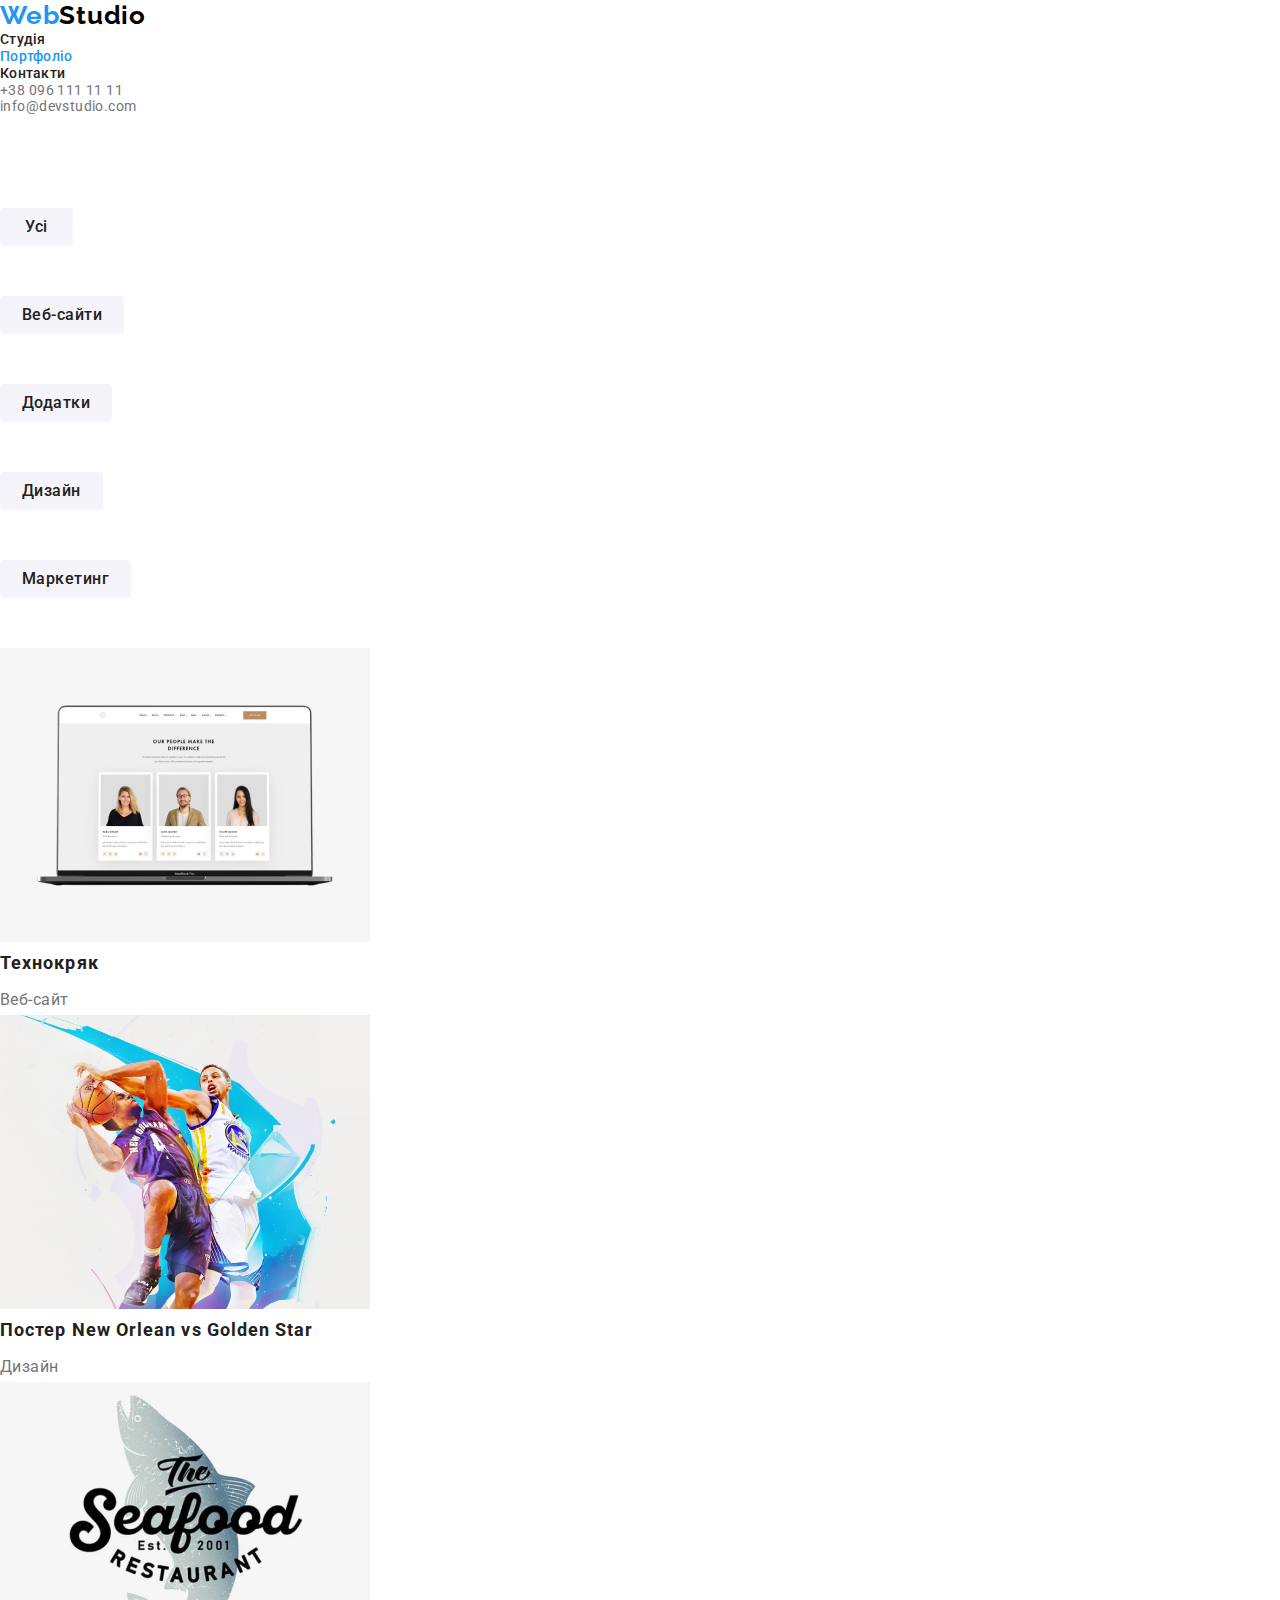
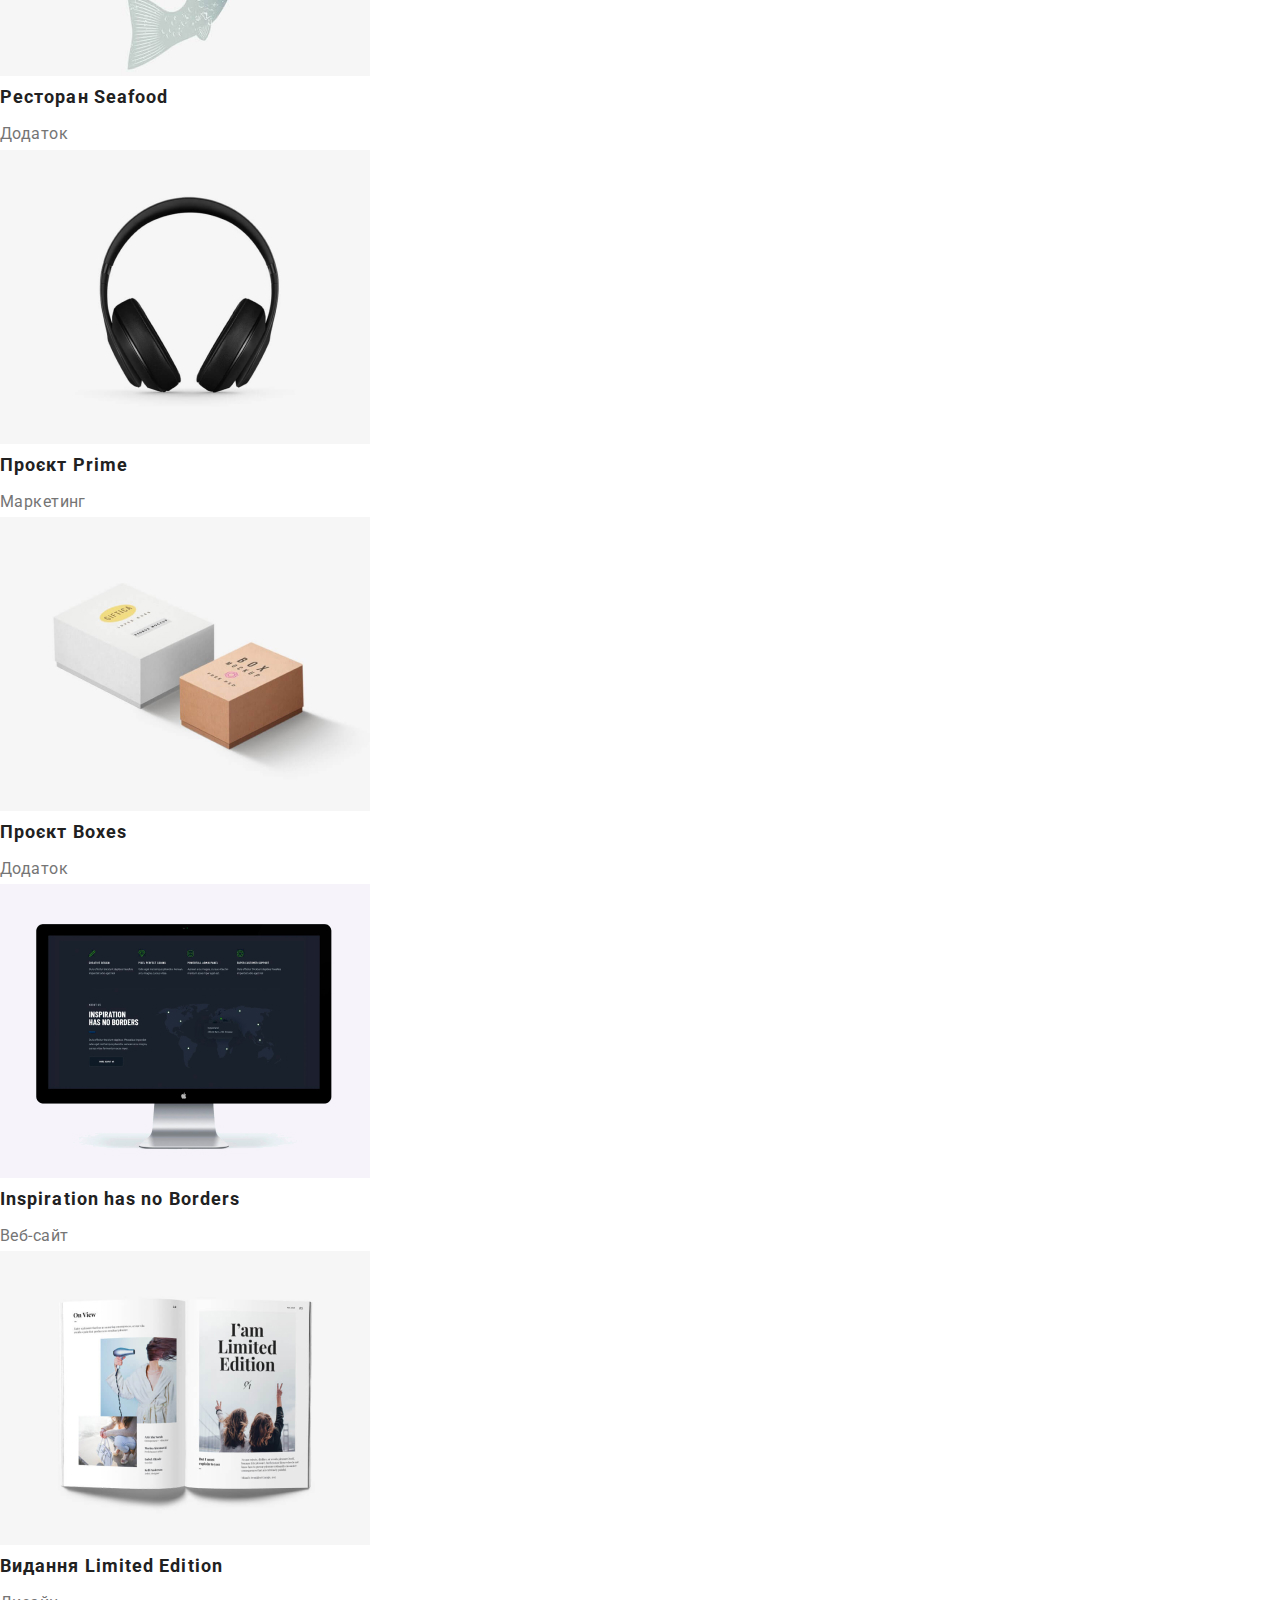
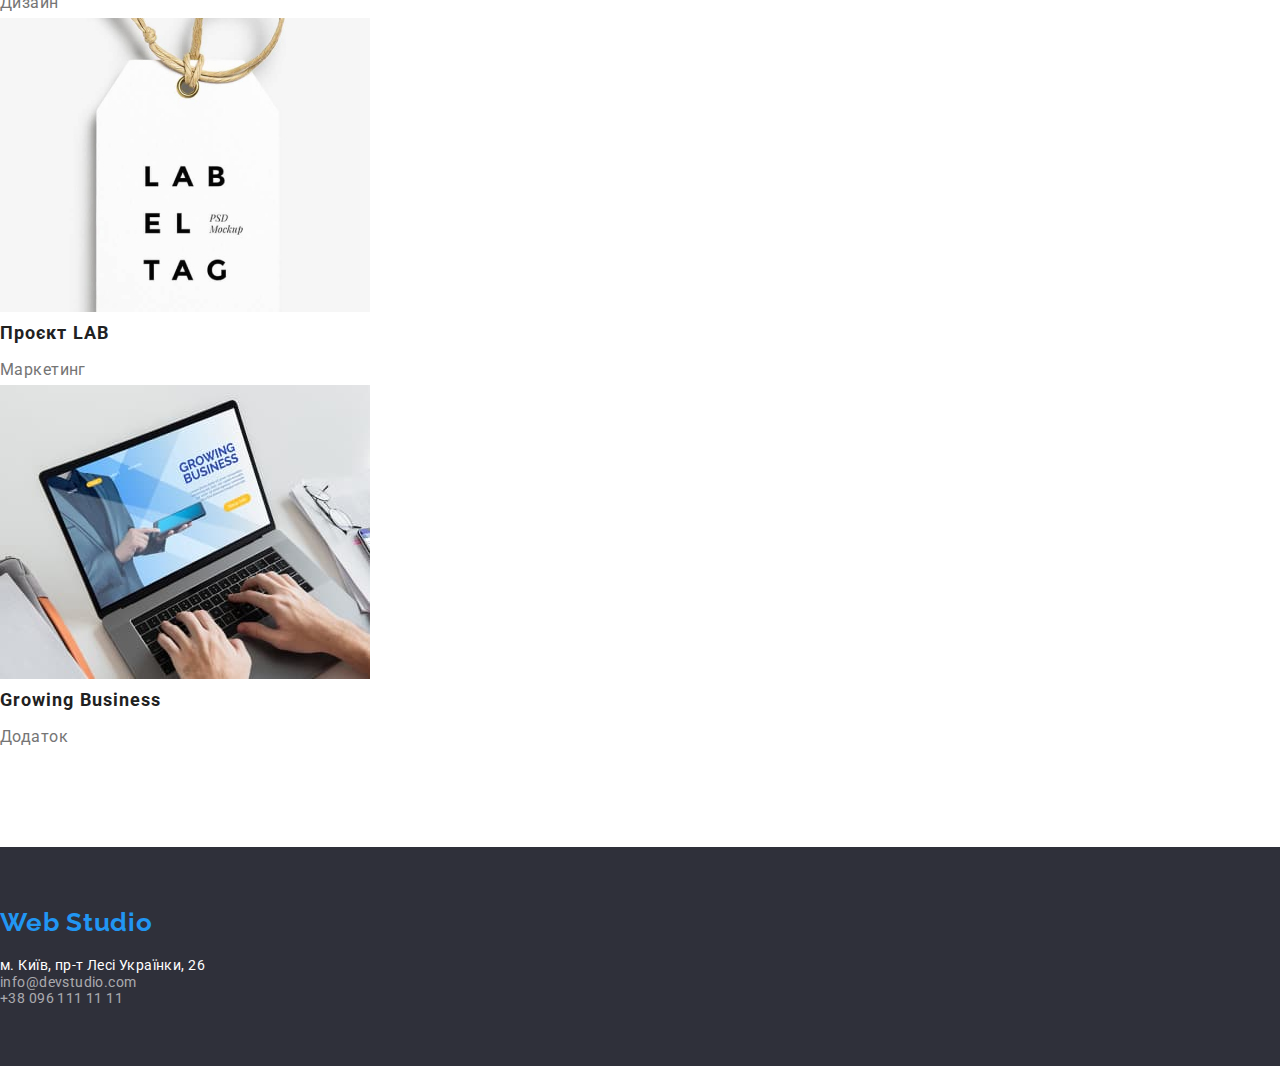
==== portfolio.html @ 9800f2b8 "добавляє усі файли з ДЗ№2" ====
<!DOCTYPE html>
<html lang="uk">
  <head>
    <meta charset="UTF-8" />
    <meta http-equiv="X-UA-Compatible" content="IE=edge" />
    <meta name="viewport" content="width=device-width, initial-scale=1.0" />
    <title>Document</title>
    <link
      href="https://fonts.googleapis.com/css2?family=Raleway:wght@700&family=Roboto:wght@400;500;700;900&display=swap"
      rel="stylesheet"
    />
    <link
      rel="stylesheet"
      href="https://cdnjs.cloudflare.com/ajax/libs/modern-normalize/1.1.0/modern-normalize.min.css"
    />
    <link rel="stylesheet" href="./css/styles.css" />
  </head>
  <body>
    <!-- NAVIGATION -->
    <header>
      <a href="/index.html" class="logo">Web<span class="header-logo-studio">Studio</span> </a>
      <nav class="nav-menu">
        <ul>
          <li>
            <a class="nav-list-item" href="./index.html">Студія</a>
          </li>
          <li>
            <a class="nav-list-item current" href="./portfolio.html">Портфоліо</a>
          </li>
          <li>
            <a class="nav-list-item" href="#">Контакти</a>
          </li>
        </ul>
      </nav>
      <ul class="contact-menu">
        <li><a class="contact-link" href="tel:+380961111111">+38 096 111 11 11</a></li>
        <li><a class="contact-link" href="mailto:info@devstudio.com">info@devstudio.com</a></li>
      </ul>
    </header>

    <!-- ФІЛЬТР ПОРТФОЛІО  -->
    <main>
      <section class="filter">
        <h1 class="visually-hidden">Портфоліо</h1>
        <!-- ПАРАМЕТРИ ФІЛЬТРА -->
        <ul class="filter-list">
          <li class="filter-list-item">
            <button class="filter-btn btn" type="button">Усі</button>
          </li>
          <li class="filter-list-item">
            <button class="filter-btn btn" type="button">Веб-сайти</button>
          </li>
          <li class="filter-list-item">
            <button class="filter-btn btn" type="button">Додатки</button>
          </li>
          <li class="filter-list-item">
            <button class="filter-btn btn" type="button">Дизайн</button>
          </li>
          <li class="filter-list-item">
            <button class="filter-btn btn" type="button">Маркетинг</button>
          </li>
        </ul>
        <!-- ПРКЛАДИ РОБІТ -->
        <ul class="works">
          <li>
            <a href="#">
              <img src="./images/portfolio/img1.jpg" alt="Веб-сайт на ноутбуці" width="370" />
              <h2>Технокряк</h2>
              <p>Веб-сайт</p>
            </a>
          </li>
          <li>
            <a href="#">
              <img
                src="./images/portfolio/img2.jpg"
                alt="Графічне зображення баскетболістів"
                width="370"
              />
              <h2>Постер New Orlean vs Golden Star</h2>
              <p>Дизайн</p>
            </a>
          </li>
          <li>
            <a href="#">
              <img src="./images/portfolio/img3.jpg" alt="Логотип ресторану" width="370" />
              <h2>Ресторан Seafood</h2>
              <p>Додаток</p>
            </a>
          </li>
          <li>
            <a href="#">
              <img src="./images/portfolio/img4.jpg" alt="Навушники" width="370" />
              <h2>Проєкт Prime</h2>
              <p>Маркетинг</p>
            </a>
          </li>
          <li>
            <a href="#">
              <img src="./images/portfolio/img5.jpg" alt="Дизайни коробок" width="370" />
              <h2>Проєкт Boxes</h2>
              <p>Додаток</p>
            </a>
          </li>
          <li>
            <a href="#">
              <img src="./images/portfolio/img6.jpg" alt="Вебсайт на моніторі" width="370" />
              <h2>Inspiration has no Borders</h2>
              <p>Веб-сайт</p>
            </a>
          </li>
          <li>
            <a href="#">
              <img src="./images/portfolio/img7.jpg" alt="Книжка" width="370" />
              <h2>Видання Limited Edition</h2>
              <p>Дизайн</p>
            </a>
          </li>
          <li>
            <a href="#">
              <img src="./images/portfolio/img8.jpg" alt="Логотип компанії" width="370" />
              <h2>Проєкт LAB</h2>
              <p>Маркетинг</p>
            </a>
          </li>
          <li>
            <a href="#">
              <img src="./images/portfolio/img9.jpg" alt="Зображення сайту" width="370" />
              <h2>Growing Business</h2>
              <p>Додаток</p>
            </a>
          </li>
        </ul>
      </section>
    </main>

    <footer>
      <a href="/index.html" class="logo">
        <span style="color: #2196f3">Web</span> <span class="footer-logo">Studio</span>
      </a>
      <address>
        <ul class="address-list">
          <li>
            <a
              class="map-link"
              href="https://goo.gl/maps/xNYMieT5mnS4n3E98"
              target="_blank"
              rel="noopener nofollow noreferrer"
              >м. Київ, пр-т Лесі Українки, 26</a
            >
          </li>
          <li><a href="mailto:info@devstudio.com">info@devstudio.com</a></li>
          <li><a href="tel:+380961111111">+38 096 111 11 11</a></li>
        </ul>
      </address>
    </footer>
  </body>
</html>
---- css/styles.css ----
:root {
  --title-black-color: #212121;
  --text-color: #757575;
  --blue-color: #2196f3;
  --white-color: #ffffff;
  --background-white: #f5f5f5;
  --background-gray: #f5f4fa;
  --footer-color: #2f303a;
  --address-color: rgba(255, 255, 255, 0.6);
  --outline: 2px solid tomato;
  --logo-black-color: #000000;
  --s: #eeeeee;

  --ss: #ececec;
}

/* ЗАГАЛЬНІ ПРАВИЛА */
html {
  box-sizing: border-box;
}

a {
  text-decoration: none;
}

ul {
  list-style-type: none;
  padding: 0;
  margin: 0;
}

body {
  font-family: roboto, sans-serif;
  font-size: 14px;
  letter-spacing: 0.03em;

  color: var(--text-color);
}
button {
  font-family: roboto, sans-serif;
}

h2,
h3,
h4,
h5,
h6 {
  color: var(--title-black-color);
  margin: 0;
  font-weight: 700;
}

h2 {
  font-size: 36px;
  line-height: 1.17;
  margin-bottom: 50px;
}

.visually-hidden {
  position: absolute;
  width: 1px;
  height: 1px;
  margin: -1px;
  border: 0;
  padding: 0;

  white-space: nowrap;
  clip-path: inset(100%);
  clip: rect(0 0 0 0);
  overflow: hidden;
}

/* HEADER */
.logo {
  font-family: Raleway, sans-serif;
  font-weight: 700;
  font-size: 26px;
  line-height: 1.19;
  /* identical to box height */
  letter-spacing: 0.03em;
  color: var(--blue-color);
}
.header-logo-studio {
  color: var(--logo-black-color);
}

.nav-list-item {
  font-weight: 500;
  font-size: 14px;
  line-height: 1.14;
  letter-spacing: 0.02em;

  color: var(--title-black-color);
}

.contact-menu a {
  color: var(--text-color);
}
.nav-menu a:hover,
.nav-menu a:focus,
.contact-menu a:hover,
.contact-menu a:focus,
.address-list a:hover,
.address-list a:focus {
  color: var(--blue-color);
}
.current {
  color: var(--blue-color);
}

.hero-title {
  font-weight: 900;
  font-size: 44px;
  line-height: 1.36;
  letter-spacing: 0.06em;
  text-transform: uppercase;
  margin: 0;

  color: var(--white-color);
}
.hero {
  background-color: var(--footer-color);
}
.hero-btn {
  font-weight: 700;
  font-size: 16px;
  line-height: 1.875;
  letter-spacing: 0.06em;

  min-width: 216px;
  height: 50px;

  color: var(--white-color);
  background-color: var(--blue-color);
  margin-top: 30px;
}
.btn {
  display: inline;
  border-radius: 4px;
  border: none;
  cursor: pointer;
}

/* FEATURES */

.features-list-item.title {
  text-transform: uppercase;
  font-size: 14px;
  line-height: 1.17;

  margin-bottom: 10px;
}
.features-list-item.text {
  font-size: 14px;
  line-height: 24px;
  /* or 171% */
  margin: 0;
  letter-spacing: 0.03em;

  color: var(--text-color);
}
section {
  padding: 94px 0;
}

/* OUR-WORKS */

/* TEAM */
section.team {
  background-color: var(--background-gray);
}
.card-title {
  font-weight: 500;
  font-size: 16px;
  line-height: 1.17;
  letter-spacing: 0.06em;
  margin-bottom: 10px;
}
.card-text {
  font-size: 16px;
  line-height: 1.19;
  color: var(--text-color);
  margin: 0;
}

/* FOOTER */
footer {
  background-color: var(--footer-color);
  padding: 60px 0;
}
address a {
  font-style: normal;
  color: var(--address-color);
}
.map-link {
  color: #ffffff;
}
footer .logo {
  display: inline-block;
  margin-bottom: 20px;
}
.footer-logo-studio {
  color: var(--white-color);
}

/* PORTFOLIO */
.filter-btn {
  font-weight: 500;
  font-size: 16px;
  line-height: 1.62;
  text-align: center;
  letter-spacing: 0.03em;

  min-width: 73px;
  height: 38px;

  padding: 6px 22px;
  margin-bottom: 50px;

  color: var(--title-black-color);
  background: var(--background-gray);
}
.filter .hidden {
  color: var(--title-black-color);
}
.works h2 {
  font-weight: 700;
  font-size: 18px;
  line-height: 2;
  letter-spacing: 0.06em;
  margin: 0 0 4px 0;

  color: var(--title-black-color);
}
.works p {
  font-size: 16px;
  line-height: 1.88;
  margin: 0;

  color: var(--text-color);
}
.filter-btn:hover,
.filter-btn:focus {
  background-color: var(--blue-color);
  color: var(--white-color);
}
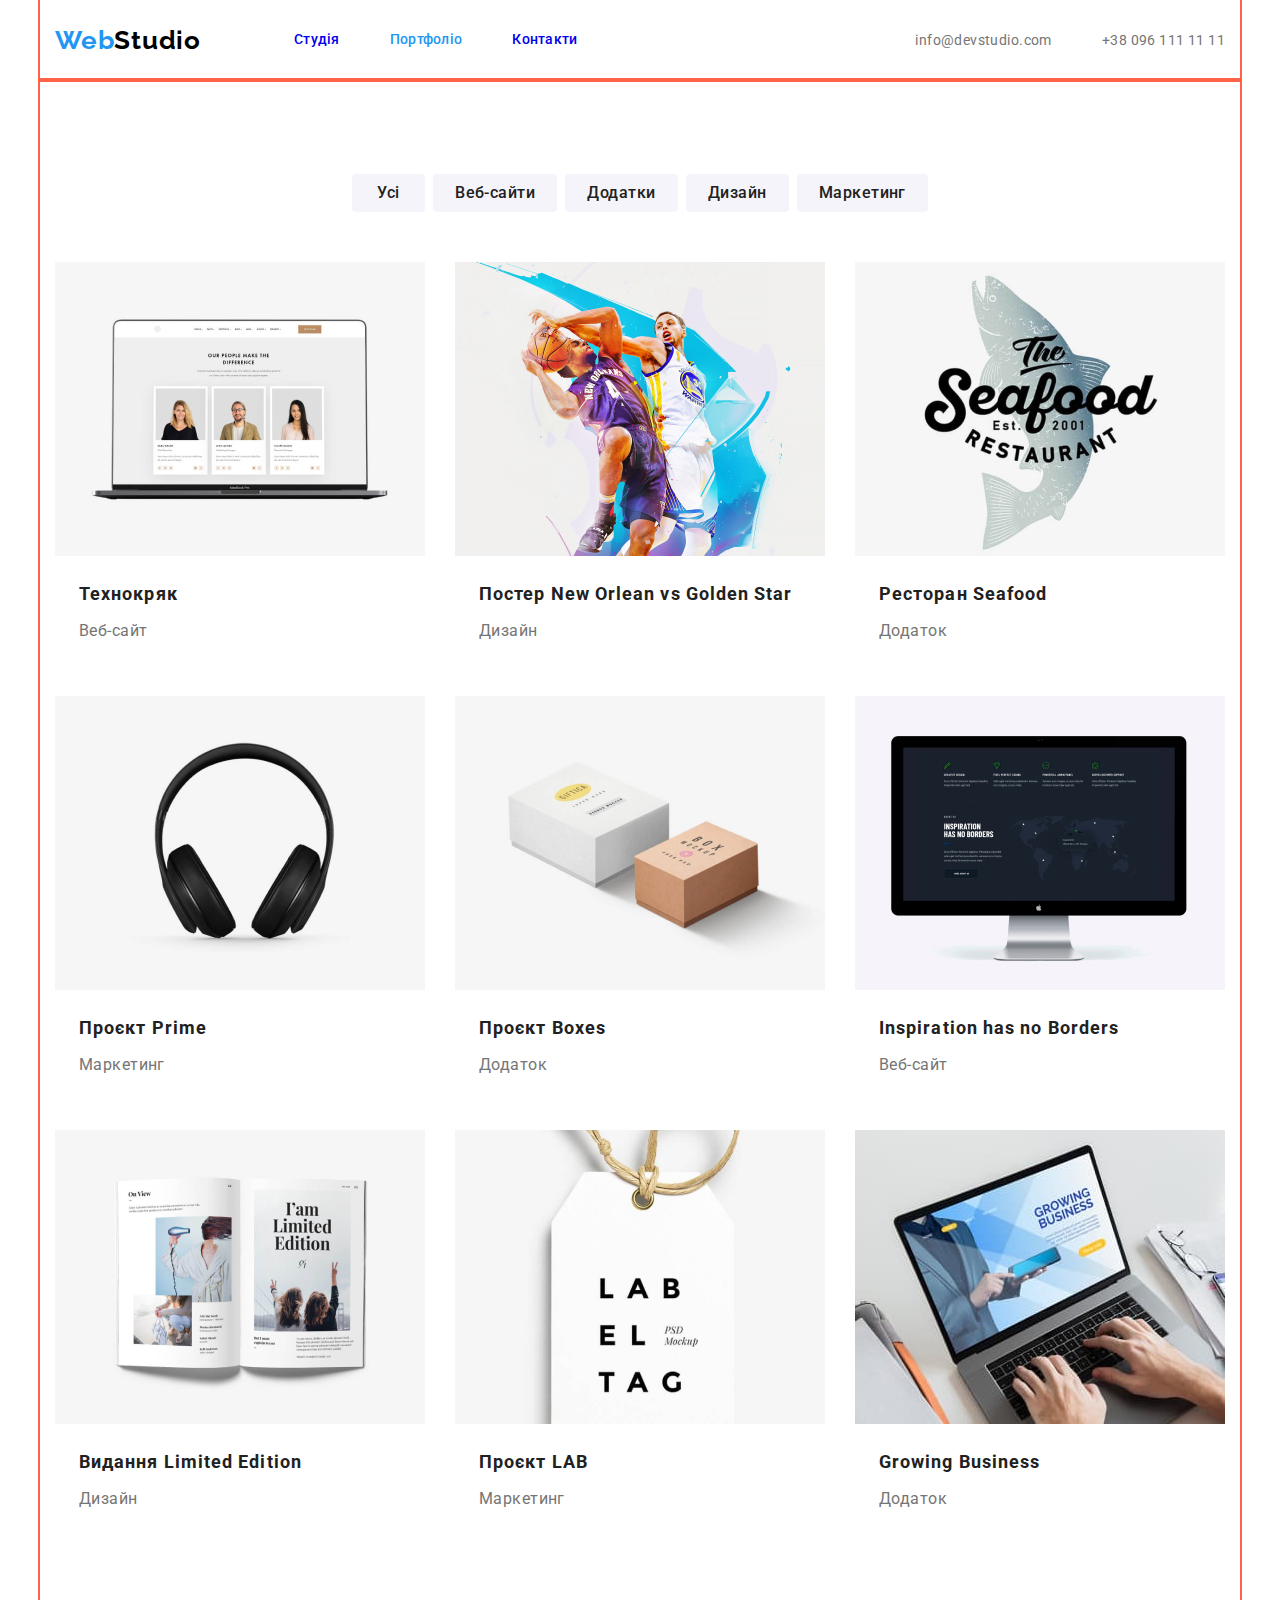
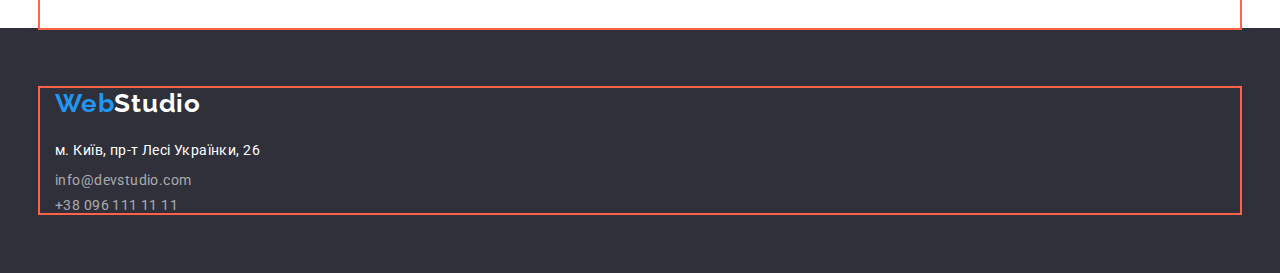
==== commit 481d5e39: "оформляє дз індекс та портфоліо" ====
--- a/portfolio.html
+++ b/portfolio.html
@@ -17,116 +17,144 @@
   </head>
   <body>
     <!-- NAVIGATION -->
-    <header>
-      <a href="/index.html" class="logo">Web<span class="header-logo-studio">Studio</span> </a>
-      <nav class="nav-menu">
-        <ul>
+    <header class="section">
+      <div class="header-container container">
+        <a href="/index.html" class="logo">Web<span class="header-logo-studio">Studio</span> </a>
+        <div class="nav-menu">
+          <nav>
+            <ul class="nav-list">
+              <li class="nav-list-item">
+                <a href="./index.html">Студія</a>
+              </li>
+              <li class="nav-list-item">
+                <a class="current" href="./portfolio.html">Портфоліо</a>
+              </li>
+              <li class="nav-list-item">
+                <a href="#">Контакти</a>
+              </li>
+            </ul>
+          </nav>
+        </div>
+
+        <ul class="contact-menu">
           <li>
-            <a class="nav-list-item" href="./index.html">Студія</a>
+            <a class="contact-link mail" href="mailto:info@devstudio.com">info@devstudio.com</a>
           </li>
-          <li>
-            <a class="nav-list-item current" href="./portfolio.html">Портфоліо</a>
-          </li>
-          <li>
-            <a class="nav-list-item" href="#">Контакти</a>
-          </li>
+          <li><a class="contact-link" href="tel:+380961111111">+38 096 111 11 11</a></li>
         </ul>
-      </nav>
-      <ul class="contact-menu">
-        <li><a class="contact-link" href="tel:+380961111111">+38 096 111 11 11</a></li>
-        <li><a class="contact-link" href="mailto:info@devstudio.com">info@devstudio.com</a></li>
-      </ul>
+      </div>
     </header>
 
     <!-- ФІЛЬТР ПОРТФОЛІО  -->
     <main>
-      <section class="filter">
+      <section class="filter section">
         <h1 class="visually-hidden">Портфоліо</h1>
         <!-- ПАРАМЕТРИ ФІЛЬТРА -->
-        <ul class="filter-list">
-          <li class="filter-list-item">
-            <button class="filter-btn btn" type="button">Усі</button>
-          </li>
-          <li class="filter-list-item">
-            <button class="filter-btn btn" type="button">Веб-сайти</button>
-          </li>
-          <li class="filter-list-item">
-            <button class="filter-btn btn" type="button">Додатки</button>
-          </li>
-          <li class="filter-list-item">
-            <button class="filter-btn btn" type="button">Дизайн</button>
-          </li>
-          <li class="filter-list-item">
-            <button class="filter-btn btn" type="button">Маркетинг</button>
-          </li>
-        </ul>
+        <div class="container">
+          <ul class="filter-list container">
+            <li class="filter-list-item">
+              <button class="filter-btn btn" type="button">Усі</button>
+            </li>
+            <li class="filter-list-item">
+              <button class="filter-btn btn" type="button">Веб-сайти</button>
+            </li>
+            <li class="filter-list-item">
+              <button class="filter-btn btn" type="button">Додатки</button>
+            </li>
+            <li class="filter-list-item">
+              <button class="filter-btn btn" type="button">Дизайн</button>
+            </li>
+            <li class="filter-list-item">
+              <button class="filter-btn btn" type="button">Маркетинг</button>
+            </li>
+          </ul>
+        </div>
+
         <!-- ПРКЛАДИ РОБІТ -->
-        <ul class="works">
-          <li>
+        <ul class="works-list container">
+          <li class="works-list-item">
             <a href="#">
               <img src="./images/portfolio/img1.jpg" alt="Веб-сайт на ноутбуці" width="370" />
-              <h2>Технокряк</h2>
-              <p>Веб-сайт</p>
+              <div class="title-container">
+                <h2>Технокряк</h2>
+                <p>Веб-сайт</p>
+              </div>
             </a>
           </li>
-          <li>
+          <li class="works-list-item">
             <a href="#">
               <img
                 src="./images/portfolio/img2.jpg"
                 alt="Графічне зображення баскетболістів"
                 width="370"
               />
-              <h2>Постер New Orlean vs Golden Star</h2>
-              <p>Дизайн</p>
+              <div class="title-container">
+                <h2>Постер New Orlean vs Golden Star</h2>
+                <p>Дизайн</p>
+              </div>
             </a>
           </li>
-          <li>
+          <li class="works-list-item">
             <a href="#">
               <img src="./images/portfolio/img3.jpg" alt="Логотип ресторану" width="370" />
-              <h2>Ресторан Seafood</h2>
-              <p>Додаток</p>
+              <div class="title-container">
+                <h2>Ресторан Seafood</h2>
+                <p>Додаток</p>
+              </div>
             </a>
           </li>
-          <li>
+          <li class="works-list-item">
             <a href="#">
               <img src="./images/portfolio/img4.jpg" alt="Навушники" width="370" />
-              <h2>Проєкт Prime</h2>
-              <p>Маркетинг</p>
+              <div class="title-container">
+                <h2>Проєкт Prime</h2>
+                <p>Маркетинг</p>
+              </div>
             </a>
           </li>
-          <li>
+          <li class="works-list-item">
             <a href="#">
               <img src="./images/portfolio/img5.jpg" alt="Дизайни коробок" width="370" />
-              <h2>Проєкт Boxes</h2>
-              <p>Додаток</p>
+              <div class="title-container">
+                <h2>Проєкт Boxes</h2>
+                <p>Додаток</p>
+              </div>
             </a>
           </li>
-          <li>
+          <li class="works-list-item">
             <a href="#">
               <img src="./images/portfolio/img6.jpg" alt="Вебсайт на моніторі" width="370" />
-              <h2>Inspiration has no Borders</h2>
-              <p>Веб-сайт</p>
+              <div class="title-container">
+                <h2>Inspiration has no Borders</h2>
+                <p>Веб-сайт</p>
+              </div>
             </a>
           </li>
-          <li>
+          <li class="works-list-item">
             <a href="#">
               <img src="./images/portfolio/img7.jpg" alt="Книжка" width="370" />
-              <h2>Видання Limited Edition</h2>
-              <p>Дизайн</p>
+              <div class="title-container">
+                <h2>Видання Limited Edition</h2>
+                <p>Дизайн</p>
+              </div>
             </a>
           </li>
-          <li>
+          <li class="works-list-item">
             <a href="#">
               <img src="./images/portfolio/img8.jpg" alt="Логотип компанії" width="370" />
-              <h2>Проєкт LAB</h2>
-              <p>Маркетинг</p>
+              <div class="title-container">
+                <h2>Проєкт LAB</h2>
+                <p>Маркетинг</p>
+              </div>
             </a>
           </li>
-          <li>
+          <li class="works-list-item">
             <a href="#">
               <img src="./images/portfolio/img9.jpg" alt="Зображення сайту" width="370" />
-              <h2>Growing Business</h2>
-              <p>Додаток</p>
+              <div class="title-container">
+                <h2>Growing Business</h2>
+                <p>Додаток</p>
+              </div>
             </a>
           </li>
         </ul>
@@ -134,24 +162,26 @@
     </main>
 
     <footer>
-      <a href="/index.html" class="logo">
-        <span style="color: #2196f3">Web</span> <span class="footer-logo">Studio</span>
-      </a>
-      <address>
-        <ul class="address-list">
-          <li>
-            <a
-              class="map-link"
-              href="https://goo.gl/maps/xNYMieT5mnS4n3E98"
-              target="_blank"
-              rel="noopener nofollow noreferrer"
-              >м. Київ, пр-т Лесі Українки, 26</a
-            >
-          </li>
-          <li><a href="mailto:info@devstudio.com">info@devstudio.com</a></li>
-          <li><a href="tel:+380961111111">+38 096 111 11 11</a></li>
-        </ul>
-      </address>
+      <div class="section">
+        <a href="/index.html" class="logo"> Web<span class="footer-logo-studio">Studio</span> </a>
+        <address>
+          <ul class="address-list">
+            <li class="address-list-item">
+              <a
+                class="map-link"
+                href="https://goo.gl/maps/xNYMieT5mnS4n3E98"
+                target="_blank"
+                rel="noopener nofollow noreferrer"
+                >м. Київ, пр-т Лесі Українки, 26</a
+              >
+            </li>
+            <li class="address-list-item">
+              <a href="mailto:info@devstudio.com">info@devstudio.com</a>
+            </li>
+            <li class="address-list-item"><a href="tel:+380961111111">+38 096 111 11 11</a></li>
+          </ul>
+        </address>
+      </div>
     </footer>
   </body>
 </html>
--- a/css/styles.css
+++ b/css/styles.css
@@ -9,6 +9,7 @@
   --address-color: rgba(255, 255, 255, 0.6);
   --outline: 2px solid tomato;
   --logo-black-color: #000000;
+  --hover-hero-btn-color: #188ce8;
   --s: #eeeeee;
 
   --ss: #ececec;
@@ -17,6 +18,11 @@
 /* ЗАГАЛЬНІ ПРАВИЛА */
 html {
   box-sizing: border-box;
+}
+*,
+*::before,
+*::after {
+  box-sizing: inherit;
 }
 
 a {
@@ -54,6 +60,9 @@
   font-size: 36px;
   line-height: 1.17;
   margin-bottom: 50px;
+}
+li img {
+  display: block;
 }
 
 .visually-hidden {
@@ -70,7 +79,25 @@
   overflow: hidden;
 }
 
+.section {
+  width: 1200px;
+  padding-left: 15px;
+  padding-right: 15px;
+
+  outline: var(--outline);
+
+  margin-left: auto;
+  margin-right: auto;
+}
+.container {
+  display: flex;
+}
+.outline {
+  outline: var(--outline);
+}
+
 /* HEADER */
+
 .logo {
   font-family: Raleway, sans-serif;
   font-weight: 700;
@@ -85,6 +112,9 @@
 }
 
 .nav-list-item {
+  margin-top: 32px;
+  margin-bottom: 32px;
+
   font-weight: 500;
   font-size: 14px;
   line-height: 1.14;
@@ -92,7 +122,18 @@
 
   color: var(--title-black-color);
 }
-
+.nav-list-item a {
+  padding-top: 32px;
+  padding-bottom: 32px;
+}
+.nav-list-item:not(:first-child) {
+  margin-left: 50px;
+}
+
+.contact-menu,
+.nav-list {
+  display: flex;
+}
 .contact-menu a {
   color: var(--text-color);
 }
@@ -107,50 +148,79 @@
 .current {
   color: var(--blue-color);
 }
-
+.nav-menu {
+  display: flex;
+  margin-left: 93px;
+  margin-right: auto;
+}
+.mail {
+  margin-right: 50px;
+}
+.header-container {
+  align-items: center;
+}
+/** ====================================HERO=================================== */
 .hero-title {
+  margin: 0;
+
   font-weight: 900;
   font-size: 44px;
   line-height: 1.36;
   letter-spacing: 0.06em;
   text-transform: uppercase;
-  margin: 0;
+  text-align: center;
 
   color: var(--white-color);
 }
 .hero {
   background-color: var(--footer-color);
+  padding-bottom: 200px;
+  padding-top: 200px;
 }
 .hero-btn {
+  min-width: 216px;
+  height: 50px;
+
   font-weight: 700;
   font-size: 16px;
   line-height: 1.875;
   letter-spacing: 0.06em;
 
-  min-width: 216px;
-  height: 50px;
-
   color: var(--white-color);
   background-color: var(--blue-color);
   margin-top: 30px;
+  margin-left: auto;
+  margin-right: auto;
+}
+.hero-btn:hover,
+.hero-btn:focus {
+  color: var(--white-color);
+  background-color: var(--hover-hero-btn-color);
 }
 .btn {
-  display: inline;
+  display: block;
   border-radius: 4px;
   border: none;
   cursor: pointer;
 }
 
-/* FEATURES */
-
-.features-list-item.title {
+/** ====================================FEATURES=============================*/
+.features-list-item {
+  display: block;
+  width: calc((100% - 30 * 3) / 4);
+  align-items: flex-start;
+}
+.features-list-item:not(:last-child) {
+  margin-right: 30px;
+}
+.features-list-item .title {
   text-transform: uppercase;
   font-size: 14px;
   line-height: 1.17;
 
   margin-bottom: 10px;
 }
-.features-list-item.text {
+.features-list-item .text {
   font-size: 14px;
   line-height: 24px;
   /* or 171% */
@@ -163,11 +233,29 @@
   padding: 94px 0;
 }
 
-/* OUR-WORKS */
-
-/* TEAM */
+/** =================================OUR-WORKS=============================== */
+.our-works.title {
+  text-align: center;
+}
+.our-works-list {
+  display: flex;
+}
+.list-item:not(:last-child) {
+  margin-right: 30px;
+}
+/** ====================================TEAM==================================== */
 section.team {
   background-color: var(--background-gray);
+}
+.team.title {
+  text-align: center;
+}
+.team-list {
+  display: flex;
+}
+
+.team-list-item:not(:last-child) {
+  margin-right: 30px;
 }
 .card-title {
   font-weight: 500;
@@ -182,8 +270,14 @@
   color: var(--text-color);
   margin: 0;
 }
-
-/* FOOTER */
+.card-text-container {
+  padding-top: 30px;
+  padding-bottom: 30px;
+  text-align: center;
+  background-color: var(--white-color);
+}
+
+/** ========================================FOOTER================================== */
 footer {
   background-color: var(--footer-color);
   padding: 60px 0;
@@ -192,8 +286,12 @@
   font-style: normal;
   color: var(--address-color);
 }
+.address-list-item:not(:last-child) {
+  margin-bottom: 9px;
+}
 .map-link {
   color: #ffffff;
+  line-height: 1.71;
 }
 footer .logo {
   display: inline-block;
@@ -203,8 +301,10 @@
   color: var(--white-color);
 }
 
-/* PORTFOLIO */
+/** =====================PORTFOLIO=========PORTFOLIO=========PORTFOLIO=================== */
+/** =======================================BUTTONS======================================= */
 .filter-btn {
+  display: inline-block;
   font-weight: 500;
   font-size: 16px;
   line-height: 1.62;
@@ -220,10 +320,18 @@
   color: var(--title-black-color);
   background: var(--background-gray);
 }
-.filter .hidden {
-  color: var(--title-black-color);
-}
-.works h2 {
+.filter-list {
+  margin-left: auto;
+  margin-right: auto;
+}
+.filter-list-item:not(:last-child) {
+  margin-right: 8px;
+}
+
+.filter-list-item .filter .hidden {
+  color: var(--title-black-color);
+}
+.works-list h2 {
   font-weight: 700;
   font-size: 18px;
   line-height: 2;
@@ -232,15 +340,27 @@
 
   color: var(--title-black-color);
 }
-.works p {
+.works-list p {
   font-size: 16px;
   line-height: 1.88;
   margin: 0;
 
   color: var(--text-color);
+}
+.works-list {
+  flex-wrap: wrap;
+}
+.works-list-item:not(:nth-child(3n + 3)) {
+  margin-right: 30px;
+}
+.works-list-item:not(:nth-last-child(-n + 3)) {
+  margin-bottom: 30px;
 }
 .filter-btn:hover,
 .filter-btn:focus {
   background-color: var(--blue-color);
   color: var(--white-color);
 }
+.title-container {
+  margin: 20px 24px;
+}
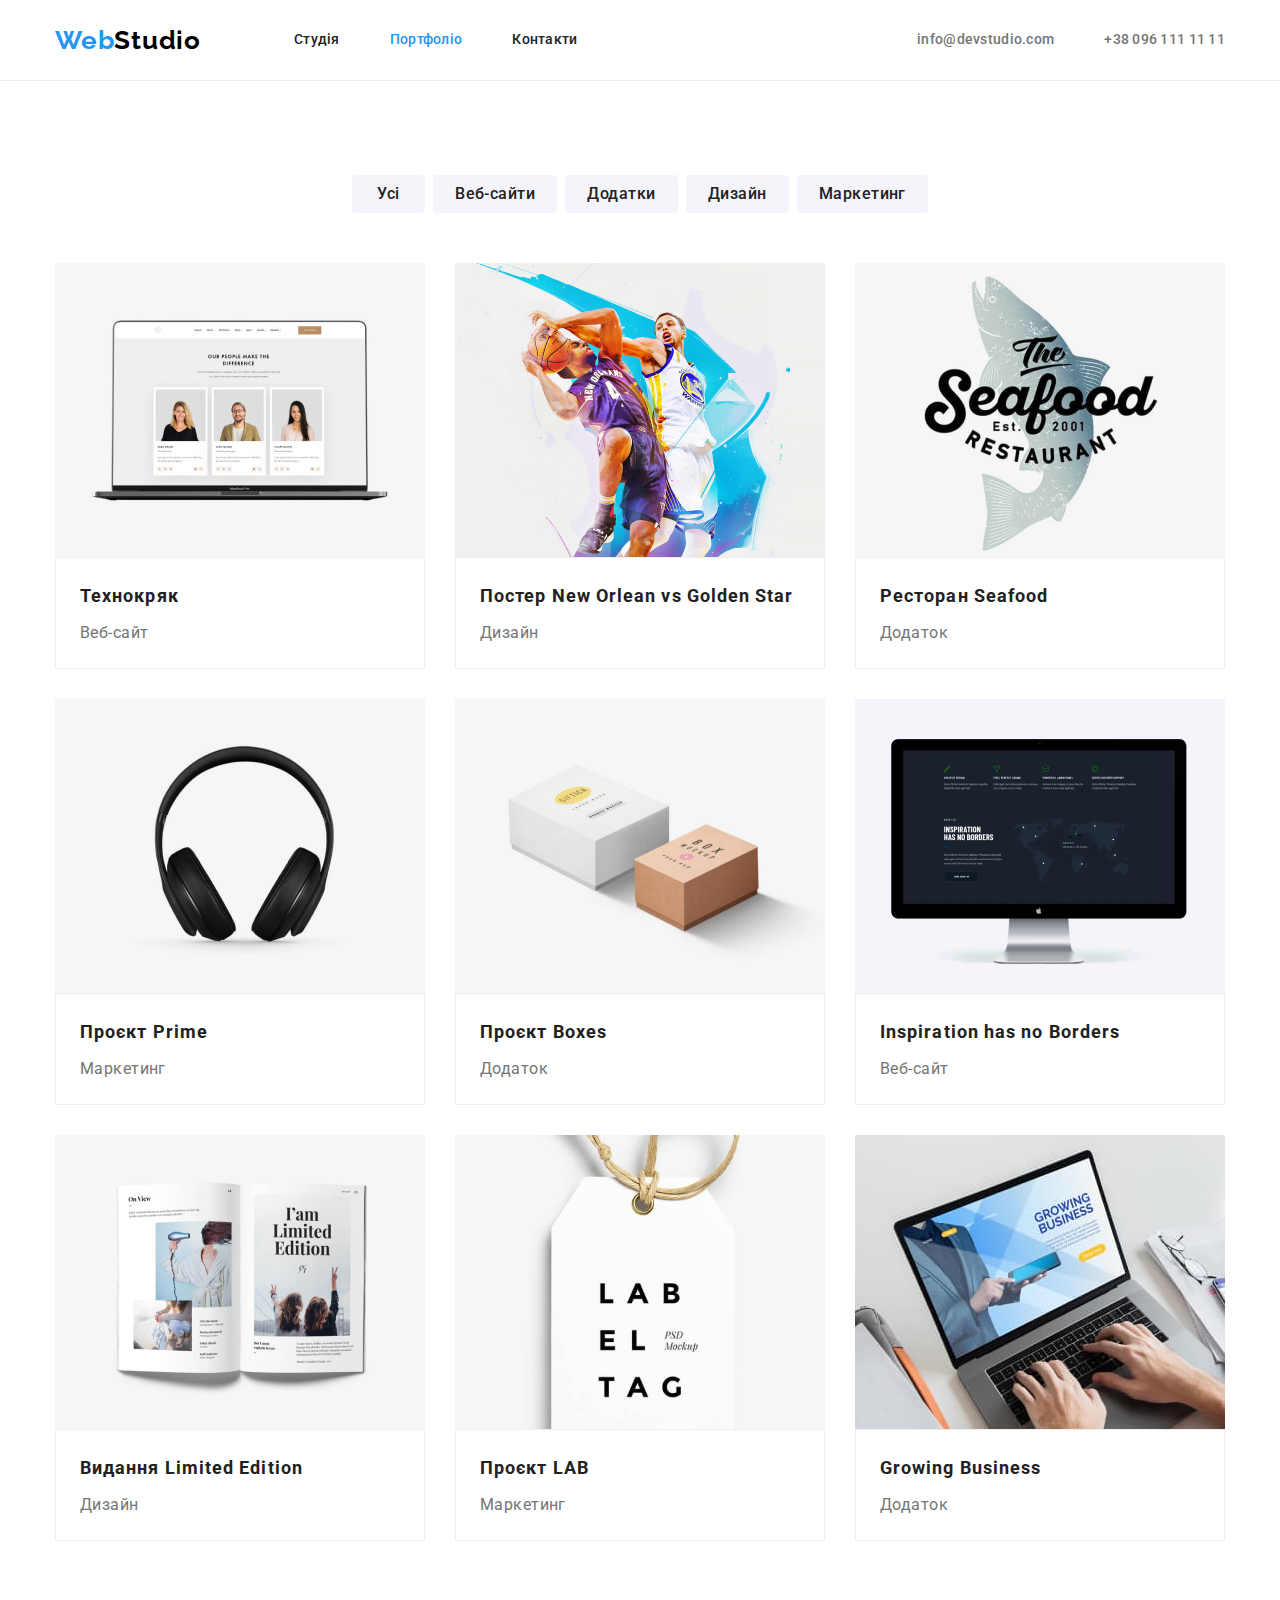
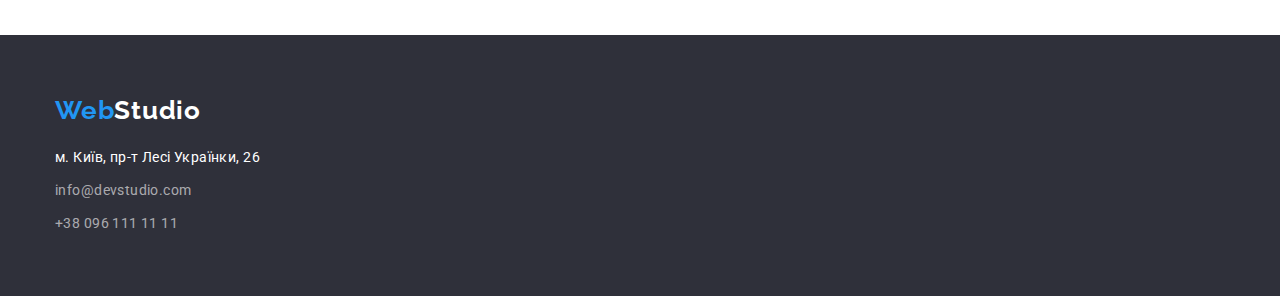
==== commit c854d886: "Міняє налаштування секцій та контейнерів" ====
--- a/portfolio.html
+++ b/portfolio.html
@@ -17,30 +17,29 @@
   </head>
   <body>
     <!-- NAVIGATION -->
-    <header class="section">
+    <header>
       <div class="header-container container">
         <a href="/index.html" class="logo">Web<span class="header-logo-studio">Studio</span> </a>
-        <div class="nav-menu">
-          <nav>
-            <ul class="nav-list">
-              <li class="nav-list-item">
-                <a href="./index.html">Студія</a>
-              </li>
-              <li class="nav-list-item">
-                <a class="current" href="./portfolio.html">Портфоліо</a>
-              </li>
-              <li class="nav-list-item">
-                <a href="#">Контакти</a>
-              </li>
-            </ul>
-          </nav>
-        </div>
-
+        <nav class="nav-menu">
+          <ul class="nav-list">
+            <li class="nav-list-item">
+              <a href="./index.html">Студія</a>
+            </li>
+            <li class="nav-list-item">
+              <a class="current" href="./portfolio.html">Портфоліо</a>
+            </li>
+            <li class="nav-list-item">
+              <a href="#">Контакти</a>
+            </li>
+          </ul>
+        </nav>
         <ul class="contact-menu">
-          <li>
+          <li class="contact-menu-item">
             <a class="contact-link mail" href="mailto:info@devstudio.com">info@devstudio.com</a>
           </li>
-          <li><a class="contact-link" href="tel:+380961111111">+38 096 111 11 11</a></li>
+          <li class="contact-menu-item">
+            <a class="contact-link" href="tel:+380961111111">+38 096 111 11 11</a>
+          </li>
         </ul>
       </div>
     </header>
@@ -51,7 +50,7 @@
         <h1 class="visually-hidden">Портфоліо</h1>
         <!-- ПАРАМЕТРИ ФІЛЬТРА -->
         <div class="container">
-          <ul class="filter-list container">
+          <ul class="filter-list">
             <li class="filter-list-item">
               <button class="filter-btn btn" type="button">Усі</button>
             </li>
@@ -68,101 +67,100 @@
               <button class="filter-btn btn" type="button">Маркетинг</button>
             </li>
           </ul>
+          <!-- ПРКЛАДИ РОБІТ -->
+          <ul class="works-list">
+            <li class="works-list-item">
+              <a href="#">
+                <img src="./images/portfolio/img1.jpg" alt="Веб-сайт на ноутбуці" width="370" />
+                <div class="title-container">
+                  <h2>Технокряк</h2>
+                  <p>Веб-сайт</p>
+                </div>
+              </a>
+            </li>
+            <li class="works-list-item">
+              <a href="#">
+                <img
+                  src="./images/portfolio/img2.jpg"
+                  alt="Графічне зображення баскетболістів"
+                  width="370"
+                />
+                <div class="title-container">
+                  <h2>Постер New Orlean vs Golden Star</h2>
+                  <p>Дизайн</p>
+                </div>
+              </a>
+            </li>
+            <li class="works-list-item">
+              <a href="#">
+                <img src="./images/portfolio/img3.jpg" alt="Логотип ресторану" width="370" />
+                <div class="title-container">
+                  <h2>Ресторан Seafood</h2>
+                  <p>Додаток</p>
+                </div>
+              </a>
+            </li>
+            <li class="works-list-item">
+              <a href="#">
+                <img src="./images/portfolio/img4.jpg" alt="Навушники" width="370" />
+                <div class="title-container">
+                  <h2>Проєкт Prime</h2>
+                  <p>Маркетинг</p>
+                </div>
+              </a>
+            </li>
+            <li class="works-list-item">
+              <a href="#">
+                <img src="./images/portfolio/img5.jpg" alt="Дизайни коробок" width="370" />
+                <div class="title-container">
+                  <h2>Проєкт Boxes</h2>
+                  <p>Додаток</p>
+                </div>
+              </a>
+            </li>
+            <li class="works-list-item">
+              <a href="#">
+                <img src="./images/portfolio/img6.jpg" alt="Вебсайт на моніторі" width="370" />
+                <div class="title-container">
+                  <h2>Inspiration has no Borders</h2>
+                  <p>Веб-сайт</p>
+                </div>
+              </a>
+            </li>
+            <li class="works-list-item">
+              <a href="#">
+                <img src="./images/portfolio/img7.jpg" alt="Книжка" width="370" />
+                <div class="title-container">
+                  <h2>Видання Limited Edition</h2>
+                  <p>Дизайн</p>
+                </div>
+              </a>
+            </li>
+            <li class="works-list-item">
+              <a href="#">
+                <img src="./images/portfolio/img8.jpg" alt="Логотип компанії" width="370" />
+                <div class="title-container">
+                  <h2>Проєкт LAB</h2>
+                  <p>Маркетинг</p>
+                </div>
+              </a>
+            </li>
+            <li class="works-list-item">
+              <a href="#">
+                <img src="./images/portfolio/img9.jpg" alt="Зображення сайту" width="370" />
+                <div class="title-container">
+                  <h2>Growing Business</h2>
+                  <p>Додаток</p>
+                </div>
+              </a>
+            </li>
+          </ul>
         </div>
-
-        <!-- ПРКЛАДИ РОБІТ -->
-        <ul class="works-list container">
-          <li class="works-list-item">
-            <a href="#">
-              <img src="./images/portfolio/img1.jpg" alt="Веб-сайт на ноутбуці" width="370" />
-              <div class="title-container">
-                <h2>Технокряк</h2>
-                <p>Веб-сайт</p>
-              </div>
-            </a>
-          </li>
-          <li class="works-list-item">
-            <a href="#">
-              <img
-                src="./images/portfolio/img2.jpg"
-                alt="Графічне зображення баскетболістів"
-                width="370"
-              />
-              <div class="title-container">
-                <h2>Постер New Orlean vs Golden Star</h2>
-                <p>Дизайн</p>
-              </div>
-            </a>
-          </li>
-          <li class="works-list-item">
-            <a href="#">
-              <img src="./images/portfolio/img3.jpg" alt="Логотип ресторану" width="370" />
-              <div class="title-container">
-                <h2>Ресторан Seafood</h2>
-                <p>Додаток</p>
-              </div>
-            </a>
-          </li>
-          <li class="works-list-item">
-            <a href="#">
-              <img src="./images/portfolio/img4.jpg" alt="Навушники" width="370" />
-              <div class="title-container">
-                <h2>Проєкт Prime</h2>
-                <p>Маркетинг</p>
-              </div>
-            </a>
-          </li>
-          <li class="works-list-item">
-            <a href="#">
-              <img src="./images/portfolio/img5.jpg" alt="Дизайни коробок" width="370" />
-              <div class="title-container">
-                <h2>Проєкт Boxes</h2>
-                <p>Додаток</p>
-              </div>
-            </a>
-          </li>
-          <li class="works-list-item">
-            <a href="#">
-              <img src="./images/portfolio/img6.jpg" alt="Вебсайт на моніторі" width="370" />
-              <div class="title-container">
-                <h2>Inspiration has no Borders</h2>
-                <p>Веб-сайт</p>
-              </div>
-            </a>
-          </li>
-          <li class="works-list-item">
-            <a href="#">
-              <img src="./images/portfolio/img7.jpg" alt="Книжка" width="370" />
-              <div class="title-container">
-                <h2>Видання Limited Edition</h2>
-                <p>Дизайн</p>
-              </div>
-            </a>
-          </li>
-          <li class="works-list-item">
-            <a href="#">
-              <img src="./images/portfolio/img8.jpg" alt="Логотип компанії" width="370" />
-              <div class="title-container">
-                <h2>Проєкт LAB</h2>
-                <p>Маркетинг</p>
-              </div>
-            </a>
-          </li>
-          <li class="works-list-item">
-            <a href="#">
-              <img src="./images/portfolio/img9.jpg" alt="Зображення сайту" width="370" />
-              <div class="title-container">
-                <h2>Growing Business</h2>
-                <p>Додаток</p>
-              </div>
-            </a>
-          </li>
-        </ul>
       </section>
     </main>
 
     <footer>
-      <div class="section">
+      <div class="container">
         <a href="/index.html" class="logo"> Web<span class="footer-logo-studio">Studio</span> </a>
         <address>
           <ul class="address-list">
--- a/css/styles.css
+++ b/css/styles.css
@@ -3,11 +3,11 @@
   --text-color: #757575;
   --blue-color: #2196f3;
   --white-color: #ffffff;
-  --background-white: #f5f5f5;
+  --background-white: #ffffff;
   --background-gray: #f5f4fa;
   --footer-color: #2f303a;
   --address-color: rgba(255, 255, 255, 0.6);
-  --outline: 2px solid tomato;
+  --outline: 0px solid tomato;
   --logo-black-color: #000000;
   --hover-hero-btn-color: #188ce8;
   --s: #eeeeee;
@@ -27,6 +27,7 @@
 
 a {
   text-decoration: none;
+  color: var(--title-black-color);
 }
 
 ul {
@@ -41,11 +42,16 @@
   letter-spacing: 0.03em;
 
   color: var(--text-color);
+  background-color: var(--background-white);
 }
 button {
+  display: block;
   font-family: roboto, sans-serif;
-}
-
+  cursor: pointer;
+  border: none;
+  border-radius: 4px;
+}
+h1,
 h2,
 h3,
 h4,
@@ -61,8 +67,10 @@
   line-height: 1.17;
   margin-bottom: 50px;
 }
-li img {
+img {
   display: block;
+  max-width: 100%;
+  height: auto;
 }
 
 .visually-hidden {
@@ -79,25 +87,24 @@
   overflow: hidden;
 }
 
-.section {
+.container {
+  /* ------------------- */
   width: 1200px;
   padding-left: 15px;
   padding-right: 15px;
-
-  outline: var(--outline);
-
   margin-left: auto;
   margin-right: auto;
-}
-.container {
-  display: flex;
+
+  outline: var(--outline);
 }
 .outline {
   outline: var(--outline);
 }
 
 /* HEADER */
-
+header {
+  border-bottom: 1px solid #ececec;
+}
 .logo {
   font-family: Raleway, sans-serif;
   font-weight: 700;
@@ -111,20 +118,16 @@
   color: var(--logo-black-color);
 }
 
+.nav-list-item a {
+  display: block;
+  padding-top: 32px;
+  padding-bottom: 32px;
+}
 .nav-list-item {
-  margin-top: 32px;
-  margin-bottom: 32px;
-
   font-weight: 500;
   font-size: 14px;
   line-height: 1.14;
   letter-spacing: 0.02em;
-
-  color: var(--title-black-color);
-}
-.nav-list-item a {
-  padding-top: 32px;
-  padding-bottom: 32px;
 }
 .nav-list-item:not(:first-child) {
   margin-left: 50px;
@@ -136,6 +139,14 @@
 }
 .contact-menu a {
   color: var(--text-color);
+}
+.contact-menu {
+  margin-left: auto;
+
+  font-weight: 500;
+  font-size: 14px;
+  line-height: 1.14;
+  letter-spacing: 0.02em;
 }
 .nav-menu a:hover,
 .nav-menu a:focus,
@@ -151,17 +162,22 @@
 .nav-menu {
   display: flex;
   margin-left: 93px;
-  margin-right: auto;
+}
+.contact-menu-item:not(:last-child) {
+  margin-right: 50px;
 }
 .mail {
-  margin-right: 50px;
+  margin-left: auto;
 }
 .header-container {
+  display: flex;
   align-items: center;
 }
 /** ====================================HERO=================================== */
 .hero-title {
-  margin: 0;
+  width: 696px;
+  margin-left: auto;
+  margin-right: auto;
 
   font-weight: 900;
   font-size: 44px;
@@ -179,8 +195,7 @@
 }
 .hero-btn {
   min-width: 216px;
-  height: 50px;
-
+  padding: 10px 32px;
   font-weight: 700;
   font-size: 16px;
   line-height: 1.875;
@@ -205,6 +220,9 @@
 }
 
 /** ====================================FEATURES=============================*/
+.features-list {
+  display: flex;
+}
 .features-list-item {
   display: block;
   width: calc((100% - 30 * 3) / 4);
@@ -229,16 +247,20 @@
 
   color: var(--text-color);
 }
-section {
+.section {
   padding: 94px 0;
 }
 
 /** =================================OUR-WORKS=============================== */
+.our-works {
+  padding-top: 0;
+}
 .our-works.title {
   text-align: center;
 }
 .our-works-list {
   display: flex;
+  justify-content: center;
 }
 .list-item:not(:last-child) {
   margin-right: 30px;
@@ -252,6 +274,14 @@
 }
 .team-list {
   display: flex;
+}
+.team-list-item {
+  background: var(--background-white);
+  /* material shadow v1 */
+
+  box-shadow: 0px 1px 3px rgba(0, 0, 0, 0.12), 0px 1px 1px rgba(0, 0, 0, 0.14),
+    0px 2px 1px rgba(0, 0, 0, 0.2);
+  border-radius: 0px 0px 4px 4px;
 }
 
 .team-list-item:not(:last-child) {
@@ -274,7 +304,6 @@
   padding-top: 30px;
   padding-bottom: 30px;
   text-align: center;
-  background-color: var(--white-color);
 }
 
 /** ========================================FOOTER================================== */
@@ -291,6 +320,8 @@
 }
 .map-link {
   color: #ffffff;
+}
+.address-list-item {
   line-height: 1.71;
 }
 footer .logo {
@@ -315,14 +346,14 @@
   height: 38px;
 
   padding: 6px 22px;
-  margin-bottom: 50px;
 
   color: var(--title-black-color);
   background: var(--background-gray);
 }
 .filter-list {
-  margin-left: auto;
-  margin-right: auto;
+  display: flex;
+  justify-content: center;
+  margin-bottom: 50px;
 }
 .filter-list-item:not(:last-child) {
   margin-right: 8px;
@@ -348,6 +379,7 @@
   color: var(--text-color);
 }
 .works-list {
+  display: flex;
   flex-wrap: wrap;
 }
 .works-list-item:not(:nth-child(3n + 3)) {
@@ -362,5 +394,7 @@
   color: var(--white-color);
 }
 .title-container {
-  margin: 20px 24px;
-}
+  padding: 20px 24px;
+  background: #ffffff;
+  border: 1px solid #eeeeee;
+}
